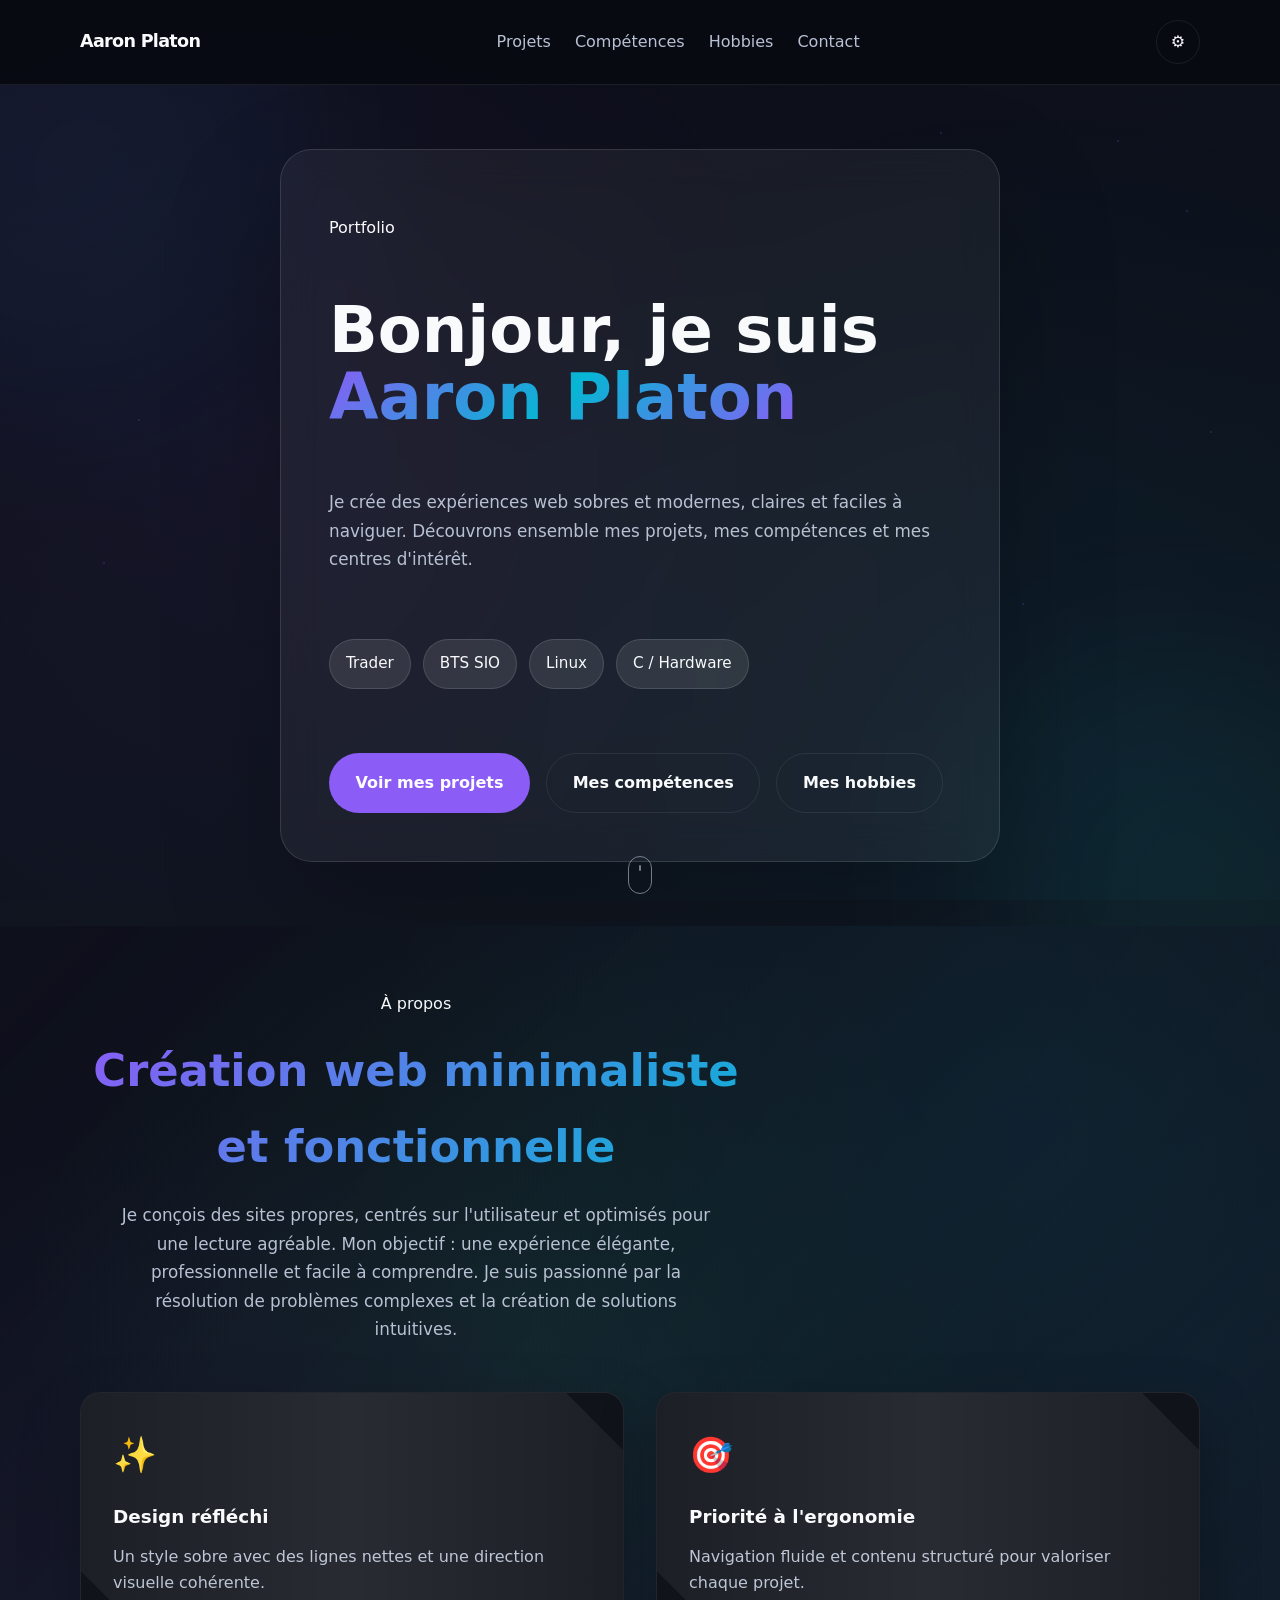
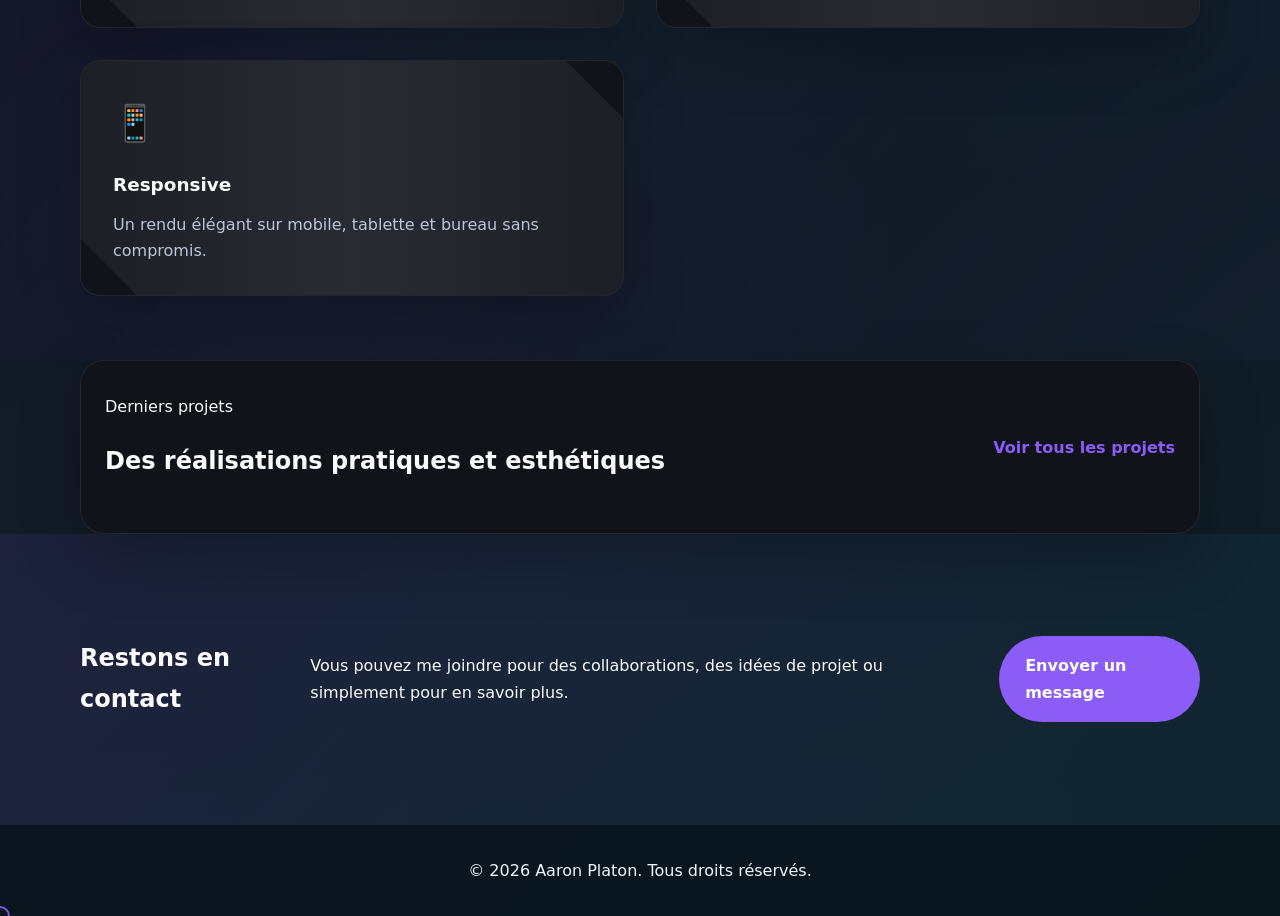
==== index.html @ f94150de "Initial commit — portfolio Aaron Platon" ====
<!DOCTYPE html>
<html lang="fr">
  <head>
    <meta charset="UTF-8" />
    <meta name="viewport" content="width=device-width, initial-scale=1.0" />
    <title>Aaron Platon - Portfolio</title>
    <link rel="stylesheet" href="styles.css" />
    <script src="script.js" defer></script>
  </head>
  <body data-theme="dark">
    <header class="site-header">
      <div class="container header-inner">
        <a class="brand" href="index.html">Aaron Platon</a>
        <nav class="nav-menu">
          <a href="projects.html">Projets</a>
          <a href="skills.html">Compétences</a>
          <a href="hobbies.html">Hobbies</a>
          <a href="#contact">Contact</a>
        </nav>
        <div class="settings-menu">
          <button class="settings-button" type="button" aria-label="Ouvrir paramètres">
            ⚙️
          </button>
          <div class="settings-panel" aria-hidden="true">
            <div class="settings-header">
              <span>Paramètres</span>
              <button class="settings-close" type="button" aria-label="Fermer paramètres">×</button>
            </div>
            <div class="settings-item">
              <p>Thème</p>
              <button class="theme-toggle" type="button" aria-label="Basculer thème">
                <span class="theme-icon">🌙</span>
                <span class="theme-label">Mode sombre</span>
              </button>
            </div>
          </div>
        </div>
      </div>
    </header>

    <main>
      <section class="hero">
        <div class="hero-bg">
          <div class="hero-blob blob-1"></div>
          <div class="hero-blob blob-2"></div>
          <div class="hero-blob blob-3"></div>
          <div class="particles"></div>
        </div>
        <div class="container hero-content">
          <p class="eyebrow">Portfolio</p>
          <h1 class="hero-title">
            Bonjour, je suis <span class="gradient-text">Aaron Platon</span>
          </h1>
          <p class="hero-subtitle">
            Je crée des expériences web sobres et modernes, claires et faciles à naviguer.
            Découvrons ensemble mes projets, mes compétences et mes centres d'intérêt.
          </p>
          <div class="hero-badges">
            <span class="hero-badge">Trader</span>
            <span class="hero-badge">BTS SIO</span>
            <span class="hero-badge">Linux</span>
            <span class="hero-badge">C / Hardware</span>
          </div>
          <div class="hero-actions">
            <a class="btn btn-primary" href="projects.html">Voir mes projets</a>
            <a class="btn btn-secondary" href="skills.html">Mes compétences</a>
            <a class="btn btn-secondary" href="hobbies.html">Mes hobbies</a>
          </div>
        </div>
        <div class="scroll-indicator">
          <div class="mouse"></div>
        </div>
      </section>

      <section class="about">
        <div class="container">
          <div class="section-header">
            <span>À propos</span>
            <h2>Création web minimaliste et fonctionnelle</h2>

            <p>Je conçois des sites propres, centrés sur l'utilisateur et optimisés pour une lecture agréable. Mon objectif : une expérience élégante, professionnelle et facile à comprendre. Je suis passionné par la résolution de problèmes complexes et la création de solutions intuitives.</p>
          </div>
          <div class="about-grid">
            <article class="about-card">
              <div class="about-icon">✨</div>
              <h3>Design réfléchi</h3>
              <p>Un style sobre avec des lignes nettes et une direction visuelle cohérente.</p>
            </article>
            <article class="about-card">
              <div class="about-icon">🎯</div>
              <h3>Priorité à l'ergonomie</h3>
              <p>Navigation fluide et contenu structuré pour valoriser chaque projet.</p>
            </article>
            <article class="about-card">
              <div class="about-icon">📱</div>
              <h3>Responsive</h3>
              <p>Un rendu élégant sur mobile, tablette et bureau sans compromis.</p>
            </article>
          </div>
          <!-- Ajout d'une image ici si vous le souhaitez -->
          <!-- <img src="votre-image.jpg" alt="Photo de Aaron Platon" class="about-image"> -->
        </div>
      </section>

      <section class="featured">
        <div class="container featured-inner">
          <div>
            <span>Derniers projets</span>
            <h2>Des réalisations pratiques et esthétiques</h2>
          </div>
          <a class="text-link" href="projects.html">Voir tous les projets</a>
        </div>
      </section>

      <section class="contact" id="contact">
        <div class="container contact-inner">
          <h2>Restons en contact</h2>
          <p>
            Vous pouvez me joindre pour des collaborations, des idées de projet ou simplement pour en savoir plus.
          </p>
          <a class="btn btn-primary" href="mailto:pltn.aaronpro@free.fr">Envoyer un message</a>
        </div>
      </section>
    </main>

    <footer class="site-footer">
      <div class="container footer-inner">
        <p>&copy; 2026 Aaron Platon. Tous droits réservés.</p>
      </div>
    </footer>
  </body>
</html>
---- styles.css ----
:root {
  --bg: #090b10;
  --surface: #10131a;
  --text: #f8fafc;
  --muted: #b8c1d3;
  --primary: #f8fafc;
  --accent: #8b5cf6;
  --border: rgba(255, 255, 255, 0.08);
  --shadow: 0 24px 60px rgba(0, 0, 0, 0.25);
  --header-bg: rgba(8, 11, 18, 0.9);
  --footer-bg: rgba(10, 14, 22, 0.95);
  --gradient: linear-gradient(180deg, #090b10 0%, #111820 100%);
}

[data-theme="light"] {
  --bg: #f7f7f6;
  --surface: #ffffff;
  --text: #111111;
  --muted: #5f6368;
  --primary: #1f2937;
  --accent: #4f46e5;
  --border: #e5e7eb;
  --shadow: 0 18px 50px rgba(15, 23, 42, 0.08);
  --header-bg: rgba(255, 255, 255, 0.82);
  --footer-bg: rgba(255, 255, 255, 0.85);
  --gradient: linear-gradient(180deg, #fbfbfb 0%, #f3f4f6 100%);
}

* {
  box-sizing: border-box;
  cursor: none;
}

html {
  scroll-behavior: smooth;
}

/* Custom Cursor */
.cursor {
  position: fixed;
  width: 20px;
  height: 20px;
  border: 2px solid var(--accent);
  border-radius: 50%;
  pointer-events: none;
  z-index: 9999;
  mix-blend-mode: screen;
  transition: transform 0.1s ease-out;
  opacity: 0.8;
}

.cursor.active {
  transform: scale(1.5);
  background: var(--accent);
  opacity: 0.4;
}

a, button {
  cursor: none;
}

body {
  margin: 0;
  font-family: Inter, system-ui, -apple-system, BlinkMacSystemFont, "Segoe UI", sans-serif;
  color: var(--text);
  background: var(--gradient);
  line-height: 1.7;
  position: relative;
}

body::before {
  content: '';
  position: fixed;
  top: 0;
  left: 0;
  width: 100%;
  height: 100%;
  background: 
    radial-gradient(circle at 20% 50%, rgba(139, 92, 246, 0.05) 0%, transparent 50%),
    radial-gradient(circle at 80% 80%, rgba(6, 182, 212, 0.05) 0%, transparent 50%);
  pointer-events: none;
  z-index: -1;
}

.cursor {
  position: fixed;
  width: 20px;
  height: 20px;
  border: 2px solid var(--accent);
  border-radius: 50%;
  pointer-events: none;
  z-index: 9999;
  mix-blend-mode: screen;
  transition: transform 0.1s ease-out, background 0.2s ease-out, opacity 0.2s ease-out;
  opacity: 0.85;
  transform: translate(-50%, -50%);
}

.cursor.active {
  transform: translate(-50%, -50%) scale(1.4);
  background: rgba(139, 92, 246, 0.18);
}

a, button {
  cursor: none;
}

img {
  max-width: 100%;
  display: block;
}

a {
  color: inherit;
  text-decoration: none;
}

button,
input,
select,
textarea {
  font: inherit;
}

.container {
  width: min(1120px, calc(100% - 2rem));
  margin: 0 auto;
}

.site-header {
  position: sticky;
  top: 0;
  z-index: 10;
  backdrop-filter: blur(14px);
  background: var(--header-bg);
  border-bottom: 1px solid var(--border);
  transition: transform 0.3s cubic-bezier(0.4, 0, 0.2, 1);
}

.site-header.hidden {
  transform: translateY(-100%);
}

.header-inner,
.footer-inner,
.hero-content,
.featured-inner,
.cta-inner,
.contact-inner {
  display: flex;
  align-items: center;
  justify-content: space-between;
  gap: 1.5rem;
  padding: 1.25rem 0;
}

.theme-toggle {
  border: 1px solid var(--border);
  background: transparent;
  color: var(--text);
  width: 44px;
  height: 44px;
  border-radius: 50%;
  display: inline-flex;
  align-items: center;
  justify-content: center;
  cursor: pointer;
  transition: transform 0.2s ease, background-color 0.2s ease, border-color 0.2s ease;
}

.theme-toggle:hover {
  transform: translateY(-1px);
  background: rgba(255, 255, 255, 0.08);
}

.theme-icon {
  display: inline-flex;
  align-items: center;
  justify-content: center;
  font-size: 1rem;
  margin-right: 0.6rem;
}

.theme-label {
  font-weight: 600;
}

.settings-menu {
  position: relative;
}

.settings-button {
  border: 1px solid var(--border);
  background: transparent;
  color: var(--text);
  width: 44px;
  height: 44px;
  border-radius: 50%;
  display: inline-flex;
  align-items: center;
  justify-content: center;
  cursor: pointer;
  transition: transform 0.2s ease, background-color 0.2s ease;
}

.settings-button:hover {
  transform: translateY(-1px);
  background: rgba(255, 255, 255, 0.08);
}

.settings-panel {
  position: absolute;
  right: 0;
  top: 56px;
  width: 240px;
  padding: 1rem;
  background: var(--surface);
  border: 1px solid var(--border);
  border-radius: 18px;
  box-shadow: var(--shadow);
  opacity: 0;
  visibility: hidden;
  transform: translateY(-10px);
  transition: opacity 0.2s ease, transform 0.2s ease, visibility 0.2s ease;
  z-index: 20;
}

.settings-panel.open {
  opacity: 1;
  visibility: visible;
  transform: translateY(0);
}

.settings-header {
  display: flex;
  align-items: center;
  justify-content: space-between;
  gap: 0.75rem;
  margin-bottom: 1rem;
  color: var(--text);
}

.settings-header span {
  font-weight: 700;
}

.settings-close {
  border: none;
  background: transparent;
  color: var(--muted);
  font-size: 1.2rem;
  cursor: pointer;
}

.settings-item {
  display: grid;
  gap: 0.75rem;
}

.settings-item p {
  margin: 0;
  color: var(--muted);
}

.settings-panel .theme-toggle {
  width: 100%;
  justify-content: flex-start;
}

@media (max-width: 720px) {
  .settings-panel {
    top: 60px;
    right: 1rem;
    width: calc(100vw - 2rem);
  }
}

.brand {
  font-weight: 700;
  letter-spacing: -0.04em;
  font-size: 1.1rem;
}

.nav-menu {
  display: flex;
  gap: 1.5rem;
  flex-wrap: wrap;
  align-items: center;
}

.nav-menu a {
  color: var(--muted);
  transition: color 0.2s ease;
}

.nav-menu a:hover {
  color: var(--primary);
}

.hero {
  min-height: calc(100vh - 88px);
  display: grid;
  place-items: center;
  padding: 4rem 0;
  position: relative;
  overflow: hidden;
}

.hero-bg {
  position: absolute;
  top: 0;
  left: 0;
  width: 100%;
  height: 100%;
  z-index: 0;
  overflow: hidden;
}

.hero-blob {
  position: absolute;
  border-radius: 50%;
  opacity: 0.08;
  filter: blur(100px);
  animation: float 15s ease-in-out infinite;
}

.blob-1 {
  width: 500px;
  height: 500px;
  background: linear-gradient(135deg, var(--accent), #06b6d4);
  top: -200px;
  left: -200px;
  animation-delay: 0s;
}

.blob-2 {
  width: 400px;
  height: 400px;
  background: linear-gradient(135deg, #06b6d4, #34d399);
  bottom: -150px;
  right: -100px;
  animation-delay: -5s;
  animation-direction: reverse;
}

.blob-3 {
  width: 350px;
  height: 350px;
  background: linear-gradient(135deg, #8b5cf6, #06b6d4);
  top: 50%;
  right: -150px;
  animation-delay: -2.5s;
  display: none;
}

@keyframes float {
  0%, 100% { transform: translate(0, 0) scale(1); }
  33% { transform: translate(30px, -30px) scale(1.1); }
  66% { transform: translate(-20px, 20px) scale(0.9); }
}

.particles {
  position: absolute;
  width: 100%;
  height: 100%;
}

.particle {
  position: absolute;
  width: 2px;
  height: 2px;
  background: var(--accent);
  border-radius: 50%;
  opacity: 0.25;
  animation: particle-float 20s linear infinite;
}

@keyframes particle-float {
  0% {
    transform: translate(0, 0) rotate(0deg);
    opacity: 0;
  }
  10% {
    opacity: 0.5;
  }
  90% {
    opacity: 0.5;
  }
  100% {
    transform: translate(var(--tx), var(--ty)) rotate(360deg);
    opacity: 0;
  }
}

.hero-content {
  max-width: 720px;
  flex-direction: column;
  text-align: left;
  position: relative;
  z-index: 1;
  background: rgba(255, 255, 255, 0.05);
  border: 1px solid rgba(255, 255, 255, 0.12);
  border-radius: 32px;
  padding: 3rem;
  box-shadow: 0 50px 120px rgba(0, 0, 0, 0.22);
  backdrop-filter: blur(20px);
}

.hero-title {
  font-size: clamp(2.8rem, 5vw, 4.4rem);
  line-height: 1.05;
  margin: 1rem 0;
  animation: fadeInUp 0.6s ease-out;
}

.gradient-text {
  background: linear-gradient(135deg, var(--accent), #06b6d4, #8b5cf6);
  -webkit-background-clip: text;
  -webkit-text-fill-color: transparent;
  background-clip: text;
  animation: none;
}

.hero-subtitle {
  max-width: 46rem;
  color: var(--muted);
  font-size: 1.05rem;
  animation: fadeInUp 0.6s ease-out 0.1s both;
}

.hero-actions {
  display: flex;
  gap: 1rem;
  flex-wrap: wrap;
  margin-top: 2.5rem;
  animation: fadeInUp 0.6s ease-out 0.2s both;
}

.hero-badges {
  display: flex;
  flex-wrap: wrap;
  gap: 0.75rem;
  margin-top: 1.5rem;
}

.hero-badge {
  display: inline-flex;
  align-items: center;
  padding: 0.7rem 1rem;
  border-radius: 999px;
  background: rgba(255, 255, 255, 0.1);
  color: var(--text);
  border: 1px solid rgba(255, 255, 255, 0.12);
  font-size: 0.95rem;
  transition: transform 0.2s ease, background 0.2s ease;
}

.hero-badge:hover {
  transform: translateY(-2px);
  background: rgba(255, 255, 255, 0.16);
}

.btn {
  display: inline-flex;
  align-items: center;
  justify-content: center;
  padding: 0.95rem 1.6rem;
  border-radius: 999px;
  font-weight: 600;
  transition: all 0.2s ease;
  position: relative;
  overflow: hidden;
  border: 1px solid transparent;
}

.btn-primary {
  background: var(--accent);
  color: #fff;
}

.btn-primary:hover {
  transform: translateY(-1px);
  opacity: 0.95;
}

.btn-secondary {
  background: transparent;
  color: var(--text);
  border: 1px solid var(--border);
}

.btn-secondary:hover {
  transform: translateY(-1px);
  background: rgba(139, 92, 246, 0.08);
  border-color: var(--accent);
}

@keyframes fadeInUp {
  from {
    opacity: 0;
    transform: translateY(30px);
  }
  to {
    opacity: 1;
    transform: translateY(0);
  }
}

/* Scroll indicator */
.scroll-indicator {
  position: absolute;
  bottom: 2rem;
  left: 50%;
  transform: translateX(-50%);
  z-index: 2;
  opacity: 0.6;
}

.mouse {
  width: 24px;
  height: 38px;
  border: 1.5px solid var(--muted);
  border-radius: 12px;
  position: relative;
  margin: 0 auto;
  animation: mouseScroll 1.5s infinite;
}

.mouse::after {
  content: '';
  position: absolute;
  width: 2px;
  height: 6px;
  background: var(--muted);
  border-radius: 1px;
  top: 8px;
  left: 50%;
  transform: translateX(-50%);
  animation: scrollWheel 1.5s infinite;
}

@keyframes mouseScroll {
  0%, 100% { opacity: 1; }
  50% { opacity: 0.3; }
}

@keyframes scrollWheel {
  0% { opacity: 1; transform: translateX(-50%) translateY(0); }
  100% { opacity: 0; transform: translateX(-50%) translateY(12px); }
}

/* Hero section cleaner */
.hero-bg {
  position: absolute;
  top: 0;
  left: 0;
  width: 100%;
  height: 100%;
  z-index: 0;
  overflow: hidden;
  filter: brightness(1);
}

.contact {
  padding: 4rem 0;
  position: relative;
  overflow: hidden;
}

.contact::before {
  content: '';
  position: absolute;
  top: 0;
  left: 0;
  width: 100%;
  height: 100%;
  background: linear-gradient(135deg, rgba(139, 92, 246, 0.1) 0%, rgba(6, 182, 212, 0.05) 100%);
  animation: gradientShift 8s ease infinite;
  pointer-events: none;
}

.contact-inner {
  position: relative;
  z-index: 1;
  transition: all 0.3s ease;
}

.contact-inner:hover {
  transform: scale(1.01);
}

.section-header {
  max-width: 42rem;
}

.cards-grid {
  display: grid;
  gap: 1.5rem;
  margin-top: 2rem;
}

.card,
.project-card,
.hobby-card {
  padding: 1.75rem;
  background: var(--surface);
  border: 1px solid var(--border);
  border-radius: 24px;
  box-shadow: var(--shadow);
}

.project-card {
  min-height: 220px;
}

.project-card h3,
.hobby-card h3,
.card h3 {
  margin-top: 0;
}

.project-tag {
  display: inline-flex;
  margin-top: 1.5rem;
  color: var(--accent);
  font-weight: 700;
}

.cta-section {
  padding: 4rem 0;
  position: relative;
  overflow: hidden;
}

.cta-section::before {
  content: '';
  position: absolute;
  top: 0;
  left: 0;
  width: 100%;
  height: 100%;
  background: linear-gradient(135deg, rgba(6, 182, 212, 0.1) 0%, rgba(139, 92, 246, 0.05) 100%);
  animation: gradientShift 8s ease infinite reverse;
  pointer-events: none;
}

.cta-inner {
  position: relative;
  z-index: 1;
  transition: all 0.3s ease;
  padding: 2rem 1.5rem;
  background: var(--surface);
  border: 1px solid var(--border);
  border-radius: 24px;
  box-shadow: var(--shadow);
}

.cta-inner:hover {
  transform: translateY(-8px);
  box-shadow: 0 32px 80px rgba(6, 182, 212, 0.2);
  border-color: var(--accent);
}

.about,
.projects,
.hobbies {
  padding: 4rem 0;
}

.featured::before {
  content: '';
  position: absolute;
  top: 0;
  left: 0;
  right: 0;
  bottom: 0;
  background: linear-gradient(135deg, rgba(139, 92, 246, 0.05) 0%, rgba(6, 182, 212, 0.05) 100%);
  pointer-events: none;
}

.featured-inner {
  padding: 2rem 1.5rem;
  background: var(--surface);
  border: 1px solid var(--border);
  border-radius: 24px;
  box-shadow: var(--shadow);
  position: relative;
  z-index: 1;
  transition: all 0.3s cubic-bezier(0.4, 0, 0.2, 1);
}

.featured-inner:hover {
  transform: translateY(-8px);
  box-shadow: 0 32px 80px rgba(139, 92, 246, 0.2);
  border-color: var(--accent);
}

.text-link {
  color: var(--accent);
  font-weight: 700;
}

.site-footer {
  border-top: 1px solid var(--border);
  background: var(--footer-bg);
}

.footer-inner {
  padding: 1rem 0;
  justify-content: center;
}

@media (min-width: 768px) {
  .hero-content,
  .about .cards-grid,
  .projects .cards-grid,
  .hobbies .cards-grid {
    display: grid;
  }

  .about .cards-grid,
  .projects .cards-grid,
  .hobbies .cards-grid {
    grid-template-columns: repeat(3, minmax(0, 1fr));
  }
}

@media (max-width: 720px) {
  .header-inner,
  .footer-inner,
  .featured-inner,
  .cta-inner,
  .contact-inner {
    flex-direction: column;
    align-items: flex-start;
  }

  .nav-menu {
    justify-content: flex-start;
  }
}

/* Styles avancés pour la page compétences */
.skills-summary {
  padding: 4rem 0;
  background: linear-gradient(135deg, var(--bg) 0%, rgba(139, 92, 246, 0.05) 100%);
  position: relative;
  overflow: hidden;
}

.skills-summary::before {
  content: '';
  position: absolute;
  top: 0;
  left: 0;
  right: 0;
  bottom: 0;
  background-image:
    radial-gradient(circle at 20% 80%, rgba(139, 92, 246, 0.1) 0%, transparent 50%),
    radial-gradient(circle at 80% 20%, rgba(6, 182, 212, 0.1) 0%, transparent 50%),
    radial-gradient(circle at 40% 40%, rgba(34, 197, 94, 0.1) 0%, transparent 50%);
  animation: float 20s ease-in-out infinite;
}

@keyframes float {
  0%, 100% { transform: translateY(0px) rotate(0deg); }
  33% { transform: translateY(-20px) rotate(120deg); }
  66% { transform: translateY(10px) rotate(240deg); }
}

.skills-hero {
  text-align: center;
  margin-bottom: 3rem;
}

.skills-hero h2 {
  font-size: clamp(2rem, 4vw, 3rem);
  font-weight: 800;
  background: linear-gradient(135deg, var(--accent), #06b6d4, #8b5cf6);
  -webkit-background-clip: text;
  -webkit-text-fill-color: transparent;
  background-clip: text;
  margin: 0 0 1rem 0;
}

.skills-hero p {
  font-size: 1.1rem;
  color: var(--muted);
  max-width: 600px;
  margin: 0 auto;
}

.skills-grid {
  display: grid;
  gap: 2rem;
  grid-template-columns: repeat(auto-fit, minmax(400px, 1fr));
}

.skill-card {
  background: var(--surface);
  border: 1px solid var(--border);
  border-radius: 20px;
  padding: 2rem;
  box-shadow: var(--shadow);
  transition: all 0.3s cubic-bezier(0.4, 0, 0.2, 1);
  position: relative;
  overflow: hidden;
  cursor: pointer;
}

.skill-card::before {
  content: '';
  position: absolute;
  top: 0;
  left: 0;
  right: 0;
  height: 4px;
  background: linear-gradient(90deg, var(--accent), #06b6d4, #8b5cf6);
  transform: scaleX(0);
  transform-origin: left;
  transition: transform 0.3s ease;
}

.skill-card:hover::before {
  transform: scaleX(1);
}

.skill-card:hover {
  transform: translateY(-8px);
  box-shadow: 0 32px 80px rgba(0, 0, 0, 0.3);
  border-color: var(--accent);
}

.skill-card-c:hover {
  box-shadow: 0 32px 80px rgba(139, 92, 246, 0.2);
}

.skill-card-web:hover {
  box-shadow: 0 32px 80px rgba(6, 182, 212, 0.2);
}

.skill-card-linux:hover {
  box-shadow: 0 32px 80px rgba(34, 197, 94, 0.2);
}

.skill-card-hardware:hover {
  box-shadow: 0 32px 80px rgba(245, 158, 11, 0.2);
}

.skill-card-windows:hover {
  box-shadow: 0 32px 80px rgba(59, 130, 246, 0.2);
}

.skill-card-admin:hover {
  box-shadow: 0 32px 80px rgba(168, 85, 247, 0.2);
}

.skill-icon {
  font-size: 2.5rem;
  margin-bottom: 1rem;
  display: inline-block;
  transition: transform 0.3s ease;
}

.skill-card:hover .skill-icon {
  transform: scale(1.1) rotate(5deg);
}

.skill-content h3 {
  margin: 0 0 1rem 0;
  font-size: 1.25rem;
  font-weight: 700;
  color: var(--text);
}

.skill-content p {
  margin: 0 0 1.5rem 0;
  color: var(--muted);
  line-height: 1.6;
}

.skill-level {
  width: 100%;
  height: 6px;
  background: rgba(255, 255, 255, 0.1);
  border-radius: 3px;
  overflow: hidden;
  position: relative;
}

.level-bar {
  display: block;
  height: 100%;
  background: linear-gradient(90deg, var(--accent), #06b6d4);
  border-radius: 3px;
  width: var(--level, 0%);
  transition: width 1.5s cubic-bezier(0.4, 0, 0.2, 1);
  position: relative;
}

.level-bar::after {
  content: '';
  position: absolute;
  top: 0;
  left: 0;
  right: 0;
  bottom: 0;
  background: linear-gradient(90deg, transparent, rgba(255, 255, 255, 0.3), transparent);
  animation: shimmer 2s infinite;
}

@keyframes shimmer {
  0% { transform: translateX(-100%); }
  100% { transform: translateX(100%); }
}

.skill-card:hover .level-bar {
  animation: pulse 0.6s ease;
}

@keyframes pulse {
  0% { transform: scaleY(1); }
  50% { transform: scaleY(1.2); }
  100% { transform: scaleY(1); }
}

/* Animations d'entrée */
.skill-card {
  animation: fadeInUp 0.6s ease-out forwards;
  opacity: 0;
  transform: translateY(30px);
}

.skill-card:nth-child(1) { animation-delay: 0.1s; }
.skill-card:nth-child(2) { animation-delay: 0.2s; }
.skill-card:nth-child(3) { animation-delay: 0.3s; }
.skill-card:nth-child(4) { animation-delay: 0.4s; }
.skill-card:nth-child(5) { animation-delay: 0.5s; }
.skill-card:nth-child(6) { animation-delay: 0.6s; }

@keyframes fadeInUp {
  to {
    opacity: 1;
    transform: translateY(0);
  }
}

@media (max-width: 768px) {
  .skills-grid {
    grid-template-columns: 1fr;
    gap: 1.5rem;
  }

  .skill-card {
    padding: 1.5rem;
  }

  .skill-icon {
    font-size: 2rem;
  }
}

/* Styles uniformes pour les cartes dans toutes les pages */
.about-grid,
.projects-grid,
.hobbies-grid {
  display: grid;
  gap: 2rem;
  grid-template-columns: repeat(auto-fit, minmax(380px, 1fr));
  margin-top: 3rem;
}

/* Cartes pour la section About */
.about-card {
  background: var(--surface);
  border: 1px solid var(--border);
  border-radius: 20px;
  padding: 2rem;
  box-shadow: var(--shadow);
  transition: all 0.3s cubic-bezier(0.4, 0, 0.2, 1);
  position: relative;
  overflow: hidden;
  cursor: none;
}

.about-card::before {
  content: '';
  position: absolute;
  top: -50%;
  left: -50%;
  width: 200%;
  height: 200%;
  background: linear-gradient(45deg, transparent, rgba(255, 255, 255, 0.1), transparent);
  transform: rotate(45deg);
  animation: shine 3s infinite;
}

@keyframes shine {
  0% { transform: translateX(-100%) translateY(-100%) rotate(45deg); }
  100% { transform: translateX(100%) translateY(100%) rotate(45deg); }
}

.about-card::after {
  content: '';
  position: absolute;
  top: 0;
  left: 0;
  right: 0;
  bottom: 0;
  background: linear-gradient(135deg, rgba(139, 92, 246, 0.1), rgba(6, 182, 212, 0.1));
  opacity: 0;
  border-radius: 20px;
  transition: opacity 0.3s ease;
  pointer-events: none;
}

.about-card:hover::after {
  opacity: 1;
}

.about-card:hover {
  transform: translateY(-8px);
  border-color: var(--accent);
  box-shadow: 0 32px 80px rgba(139, 92, 246, 0.2), 0 0 40px rgba(139, 92, 246, 0.1);
}

.about-icon {
  font-size: 2.2rem;
  margin-bottom: 1rem;
  display: inline-block;
  transition: transform 0.3s ease;
}

.about-card:hover .about-icon {
  transform: scale(1.15) rotate(-10deg);
}

.about-card h3 {
  margin: 0 0 0.75rem 0;
  font-size: 1.15rem;
  font-weight: 700;
}

.about-card p {
  margin: 0;
  color: var(--muted);
  line-height: 1.6;
}

/* Cartes pour la section Projets */
.projects-grid {
  display: grid;
  gap: 2rem;
  grid-template-columns: repeat(auto-fit, minmax(380px, 1fr));
  margin-top: 3rem;
}

.project-card {
  background: var(--surface);
  border: 1px solid var(--border);
  border-radius: 20px;
  padding: 2rem;
  box-shadow: var(--shadow);
  transition: all 0.3s cubic-bezier(0.4, 0, 0.2, 1);
  position: relative;
  overflow: hidden;
  cursor: none;
  display: flex;
  flex-direction: column;
}

.project-card::before {
  content: '';
  position: absolute;
  top: -50%;
  left: -50%;
  width: 200%;
  height: 200%;
  background: linear-gradient(45deg, transparent, rgba(255, 255, 255, 0.1), transparent);
  transform: rotate(45deg);
  animation: shine 3s infinite;
  animation-delay: 0.5s;
}

.project-card::after {
  content: '';
  position: absolute;
  top: 0;
  left: 0;
  right: 0;
  bottom: 0;
  background: linear-gradient(135deg, rgba(6, 182, 212, 0.1), rgba(139, 92, 246, 0.1));
  opacity: 0;
  border-radius: 20px;
  transition: opacity 0.3s ease;
  pointer-events: none;
}

.project-card:hover::after {
  opacity: 1;
}

.project-card:hover {
  transform: translateY(-8px);
  border-color: var(--accent);
  box-shadow: 0 32px 80px rgba(6, 182, 212, 0.2), 0 0 40px rgba(6, 182, 212, 0.1);
}

.project-icon {
  font-size: 2.2rem;
  margin-bottom: 1rem;
  transition: transform 0.3s ease;
}

.project-card:hover .project-icon {
  transform: scale(1.15) rotate(10deg);
}

.project-content h3 {
  margin: 0 0 0.75rem 0;
  font-size: 1.15rem;
  font-weight: 700;
}

.project-content p {
  margin: 0 0 1rem 0;
  color: var(--muted);
  line-height: 1.6;
  flex-grow: 1;
}

/* Cartes pour la section Hobbies */
.hobbies-grid {
  display: grid;
  gap: 2rem;
  grid-template-columns: repeat(auto-fit, minmax(380px, 1fr));
  margin-top: 3rem;
}

.hobby-card {
  background: var(--surface);
  border: 1px solid var(--border);
  border-radius: 20px;
  padding: 2rem;
  box-shadow: var(--shadow);
  transition: all 0.3s cubic-bezier(0.4, 0, 0.2, 1);
  position: relative;
  overflow: hidden;
  cursor: none;
}

.hobby-card::before {
  content: '';
  position: absolute;
  top: -60%;
  left: -60%;
  width: 220%;
  height: 220%;
  background: linear-gradient(45deg, transparent, rgba(255, 255, 255, 0.08), transparent);
  transform: rotate(45deg);
  animation: shine 3.2s infinite;
}

.hobby-card::after {
  content: '';
  position: absolute;
  top: 0;
  left: 0;
  right: 0;
  bottom: 0;
  background: linear-gradient(135deg, rgba(168, 85, 247, 0.1), rgba(6, 182, 212, 0.1));
  opacity: 0;
  border-radius: 20px;
  transition: opacity 0.3s ease;
  pointer-events: none;
}

.hobby-card:hover::after {
  opacity: 1;
}

.hobby-card:hover {
  transform: translateY(-8px);
  border-color: var(--accent);
  box-shadow: 0 32px 80px rgba(168, 85, 247, 0.2), 0 0 40px rgba(168, 85, 247, 0.1);
}


.hobby-icon {
  font-size: 2.2rem;
  margin-bottom: 1rem;
  display: inline-block;
  transition: transform 0.3s ease;
}

.hobby-card:hover .hobby-icon {
  transform: scale(1.15) rotate(-10deg);
}

.hobby-content h3 {
  margin: 0 0 0.75rem 0;
  font-size: 1.15rem;
  font-weight: 700;
}

.hobby-content p {
  margin: 0;
  color: var(--muted);
  line-height: 1.6;
}

/* Animations d'entrée uniformes */
.about-card,
.project-card,
.hobby-card {
  animation: fadeInUp 0.6s ease-out forwards;
  opacity: 0;
  transform: translateY(30px);
}

.about-card:nth-child(1),
.project-card:nth-child(1),
.hobby-card:nth-child(1) { animation-delay: 0.1s; }
.about-card:nth-child(2),
.project-card:nth-child(2),
.hobby-card:nth-child(2) { animation-delay: 0.2s; }
.about-card:nth-child(3),
.project-card:nth-child(3),
.hobby-card:nth-child(3) { animation-delay: 0.3s; }

/* Section backgrounds améliorées */
.about,
.projects,
.hobbies {
  background: linear-gradient(135deg, var(--bg) 0%, rgba(139, 92, 246, 0.03) 100%);
  position: relative;
}

.about::before,
.projects::before,
.hobbies::before {
  content: '';
  position: absolute;
  top: 0;
  left: 0;
  right: 0;
  bottom: 0;
  background-image:
    radial-gradient(circle at 20% 80%, rgba(139, 92, 246, 0.08) 0%, transparent 50%),
    radial-gradient(circle at 80% 20%, rgba(6, 182, 212, 0.08) 0%, transparent 50%),
    radial-gradient(circle at 40% 40%, rgba(34, 197, 94, 0.08) 0%, transparent 50%);
  pointer-events: none;
}

.about > .container,
.projects > .container,
.hobbies > .container {
  position: relative;
  z-index: 1;
}

/* Amélioration du section-header global */
.section-header {
  text-align: center;
  margin-bottom: 1rem;
}

.section-header span {
  display: inline-block;
  margin-bottom: 1rem;
}

.section-header h2 {
  font-size: clamp(2rem, 4vw, 2.8rem);
  font-weight: 800;
  background: linear-gradient(135deg, var(--accent), #06b6d4);
  -webkit-background-clip: text;
  -webkit-text-fill-color: transparent;
  background-clip: text;
  margin: 0 0 1rem 0;
}

.section-header p {
  color: var(--muted);
  font-size: 1.05rem;
  max-width: 600px;
  margin: 0 auto;
}

/* Media queries améliorées */
@media (max-width: 768px) {
  .about-grid,
  .projects-grid,
  .hobbies-grid {
    grid-template-columns: 1fr;
    gap: 1.5rem;
  }

  .about-card,
  .project-card,
  .hobby-card {
    padding: 1.5rem;
  }

  .about-icon,
  .project-icon,
  .hobby-icon {
    font-size: 1.8rem;
  }
}
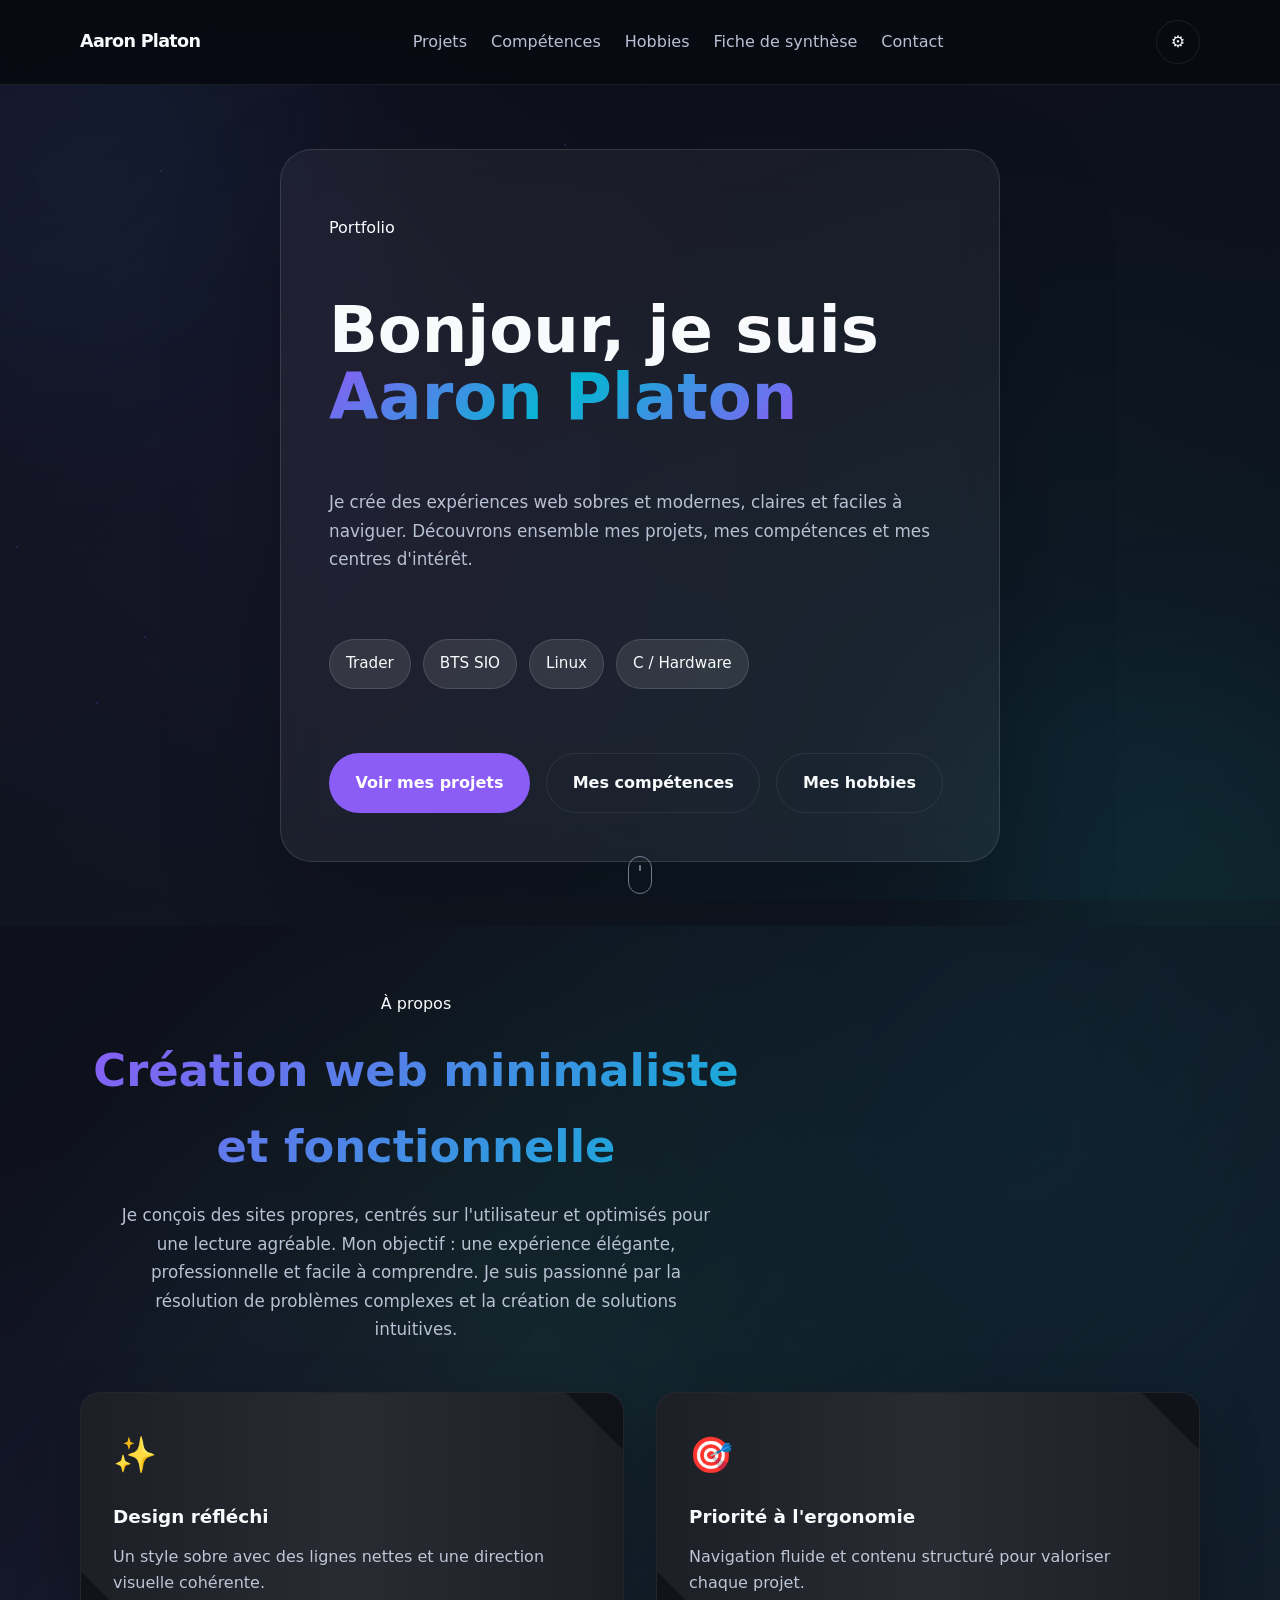
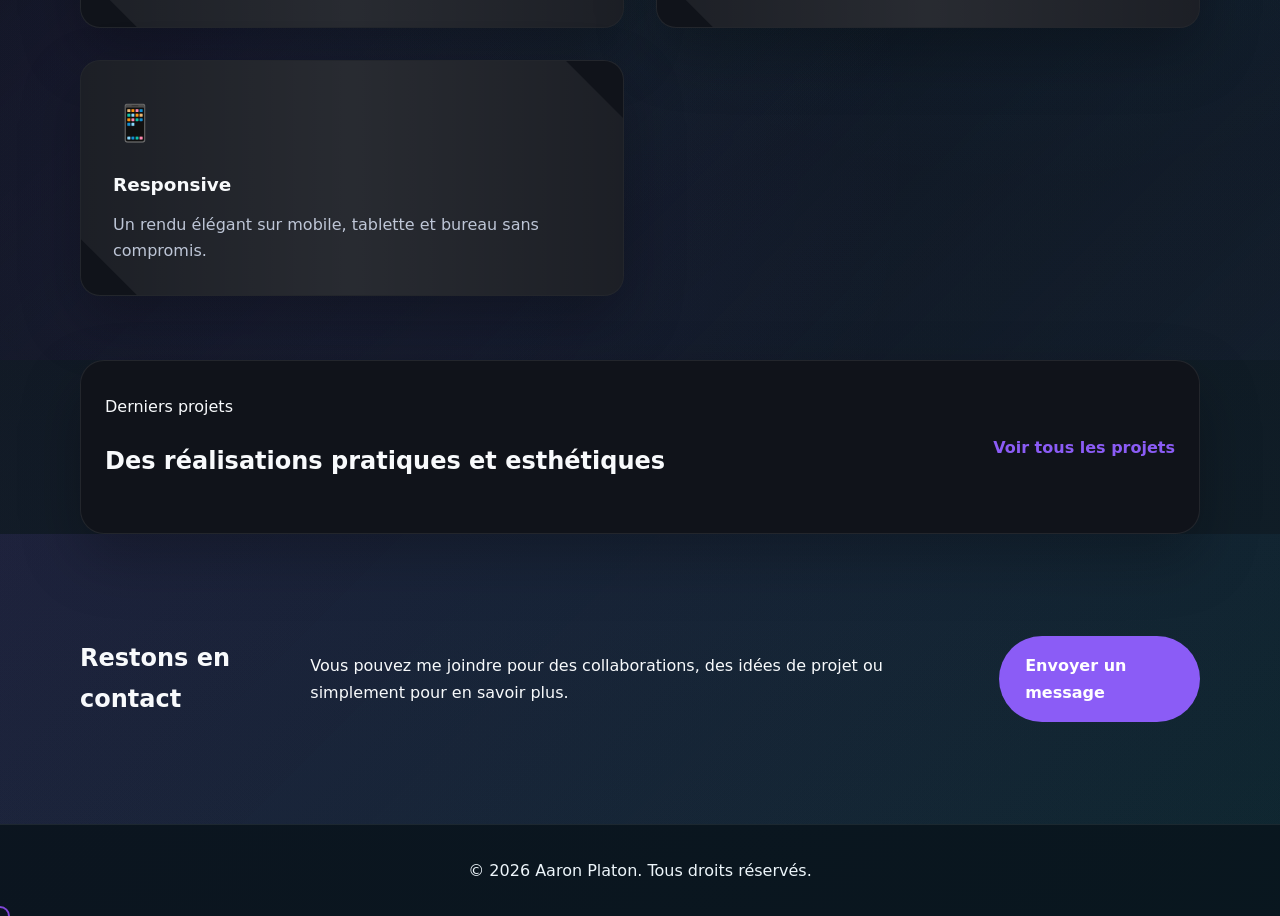
==== commit b9413f57: "Ajoute la fiche de synthèse BTS SIO et retire les boutons 'Voir le projet' - Nouvelle page fiche-syn" ====
--- a/index.html
+++ b/index.html
@@ -15,6 +15,7 @@
           <a href="projects.html">Projets</a>
           <a href="skills.html">Compétences</a>
           <a href="hobbies.html">Hobbies</a>
+          <a href="fiche-synthese.html">Fiche de synthèse</a>
           <a href="#contact">Contact</a>
         </nav>
         <div class="settings-menu">
--- a/styles.css
+++ b/styles.css
@@ -90,15 +90,22 @@
   border-radius: 50%;
   pointer-events: none;
   z-index: 9999;
-  mix-blend-mode: screen;
+  mix-blend-mode: difference;
   transition: transform 0.1s ease-out, background 0.2s ease-out, opacity 0.2s ease-out;
-  opacity: 0.85;
+  opacity: 1;
   transform: translate(-50%, -50%);
 }
 
 .cursor.active {
   transform: translate(-50%, -50%) scale(1.4);
-  background: rgba(139, 92, 246, 0.18);
+  background: var(--accent);
+  opacity: 0.5;
+}
+
+[data-theme="light"] .cursor {
+  mix-blend-mode: normal;
+  border-color: var(--accent);
+  box-shadow: 0 0 0 1px rgba(255, 255, 255, 0.6);
 }
 
 a, button {
@@ -1308,3 +1315,261 @@
     font-size: 1.8rem;
   }
 }
+
+/* Page hero générique (projets, compétences, hobbies, fiche de synthèse) */
+.page-hero {
+  padding: 4rem 0 2rem;
+  text-align: center;
+}
+
+.page-hero > .container > span {
+  display: inline-block;
+  text-transform: uppercase;
+  letter-spacing: 0.18em;
+  font-size: 0.78rem;
+  color: var(--accent);
+  margin-bottom: 1rem;
+  font-weight: 600;
+}
+
+.page-hero h1 {
+  font-size: clamp(2.2rem, 5vw, 3.4rem);
+  margin: 0 0 1rem;
+  background: linear-gradient(135deg, var(--accent), #06b6d4, #8b5cf6);
+  -webkit-background-clip: text;
+  -webkit-text-fill-color: transparent;
+  background-clip: text;
+}
+
+.page-hero p {
+  color: var(--muted);
+  max-width: 720px;
+  margin: 0 auto;
+  font-size: 1.05rem;
+}
+
+/* Fiche de synthèse */
+.synthese {
+  padding: 2.5rem 0 5rem;
+}
+
+.synthese-header {
+  background: var(--surface);
+  border: 1px solid var(--border);
+  border-radius: 18px;
+  padding: 2rem;
+  margin-bottom: 2rem;
+  box-shadow: var(--shadow);
+}
+
+.synthese-header h2 {
+  margin: 0 0 0.25rem;
+  font-size: 1.35rem;
+  letter-spacing: 0.04em;
+}
+
+.synthese-sub {
+  margin: 0 0 1.5rem;
+  color: var(--muted);
+  font-style: italic;
+}
+
+.synthese-meta {
+  display: grid;
+  grid-template-columns: repeat(2, 1fr);
+  gap: 0.85rem 1.5rem;
+  margin: 0;
+}
+
+.synthese-meta > div {
+  display: flex;
+  flex-direction: column;
+  gap: 0.2rem;
+  border-bottom: 1px solid var(--border);
+  padding-bottom: 0.6rem;
+}
+
+.synthese-meta dt {
+  font-size: 0.78rem;
+  text-transform: uppercase;
+  letter-spacing: 0.08em;
+  color: var(--muted);
+  font-weight: 600;
+}
+
+.synthese-meta dd {
+  margin: 0;
+  font-size: 0.98rem;
+  color: var(--text);
+  word-break: break-word;
+}
+
+.synthese-meta dd a {
+  color: var(--accent);
+  text-decoration: underline;
+}
+
+.synthese-meta-full {
+  grid-column: 1 / -1;
+}
+
+.synthese-meta .opt {
+  display: inline-block;
+  margin-right: 0.6rem;
+  color: var(--muted);
+}
+
+.synthese-meta .opt-checked {
+  color: var(--accent);
+  font-weight: 700;
+}
+
+.synthese-table-wrap {
+  overflow-x: auto;
+  border: 1px solid var(--border);
+  border-radius: 18px;
+  background: var(--surface);
+  box-shadow: var(--shadow);
+}
+
+.synthese-table {
+  width: 100%;
+  min-width: 1100px;
+  border-collapse: collapse;
+  font-size: 0.85rem;
+  color: var(--text);
+}
+
+.synthese-table thead th {
+  background: linear-gradient(135deg, rgba(139, 92, 246, 0.18), rgba(6, 182, 212, 0.12));
+  color: var(--text);
+  text-align: center;
+  vertical-align: top;
+  padding: 0.85rem 0.7rem;
+  border: 1px solid var(--border);
+  font-weight: 700;
+  font-size: 0.8rem;
+  line-height: 1.35;
+}
+
+.synthese-table thead .th-sub {
+  font-weight: 400;
+  font-size: 0.72rem;
+  color: var(--muted);
+  font-style: italic;
+}
+
+.synthese-table thead .th-detail-row th {
+  background: rgba(139, 92, 246, 0.06);
+  font-weight: 400;
+  font-size: 0.72rem;
+  color: var(--muted);
+  text-align: left;
+}
+
+.synthese-table thead .th-detail-row ul {
+  margin: 0;
+  padding-left: 1rem;
+  list-style: disc;
+}
+
+.synthese-table thead .th-detail-row li {
+  margin-bottom: 0.2rem;
+  line-height: 1.3;
+}
+
+.synthese-table tbody td {
+  padding: 0.85rem 0.7rem;
+  border: 1px solid var(--border);
+  vertical-align: top;
+  background: transparent;
+}
+
+.synthese-table .row-section td {
+  background: rgba(139, 92, 246, 0.08);
+  font-weight: 600;
+  color: var(--accent);
+  text-align: left;
+  padding: 0.6rem 1rem;
+  font-size: 0.88rem;
+}
+
+[data-theme="light"] .synthese-table .row-section td {
+  background: rgba(79, 70, 229, 0.08);
+}
+
+.synthese-table .cell-realisation {
+  min-width: 240px;
+  max-width: 320px;
+}
+
+.synthese-table .cell-realisation strong {
+  display: block;
+  margin-bottom: 0.35rem;
+  color: var(--text);
+}
+
+.synthese-table .cell-realisation .ctx {
+  display: block;
+  color: var(--muted);
+  font-style: italic;
+  margin-bottom: 0.45rem;
+  font-size: 0.8rem;
+}
+
+.synthese-table .cell-realisation .prod {
+  display: block;
+  color: var(--muted);
+  font-size: 0.78rem;
+  margin: 0.4rem 0 0.2rem;
+  text-transform: uppercase;
+  letter-spacing: 0.04em;
+}
+
+.synthese-table .cell-realisation ul {
+  margin: 0;
+  padding-left: 1.1rem;
+  font-size: 0.82rem;
+  color: var(--muted);
+}
+
+.synthese-table .cell-realisation li {
+  margin-bottom: 0.15rem;
+  line-height: 1.4;
+}
+
+.synthese-table .cell-periode {
+  width: 110px;
+  text-align: center;
+  color: var(--muted);
+  font-style: italic;
+  font-size: 0.85rem;
+}
+
+.synthese-table .mark {
+  text-align: center;
+  font-size: 1.2rem;
+  font-weight: 700;
+  color: var(--accent);
+}
+
+.synthese-table tbody tr:hover td {
+  background: rgba(139, 92, 246, 0.04);
+}
+
+[data-theme="light"] .synthese-table tbody tr:hover td {
+  background: rgba(79, 70, 229, 0.04);
+}
+
+.synthese-table .row-empty td {
+  color: var(--muted);
+  font-style: italic;
+}
+
+@media (max-width: 768px) {
+  .synthese-header { padding: 1.25rem; }
+  .synthese-meta { grid-template-columns: 1fr; }
+  .synthese-table { font-size: 0.78rem; }
+  .synthese-table thead th { padding: 0.55rem 0.45rem; font-size: 0.72rem; }
+  .synthese-table tbody td { padding: 0.55rem 0.45rem; }
+}
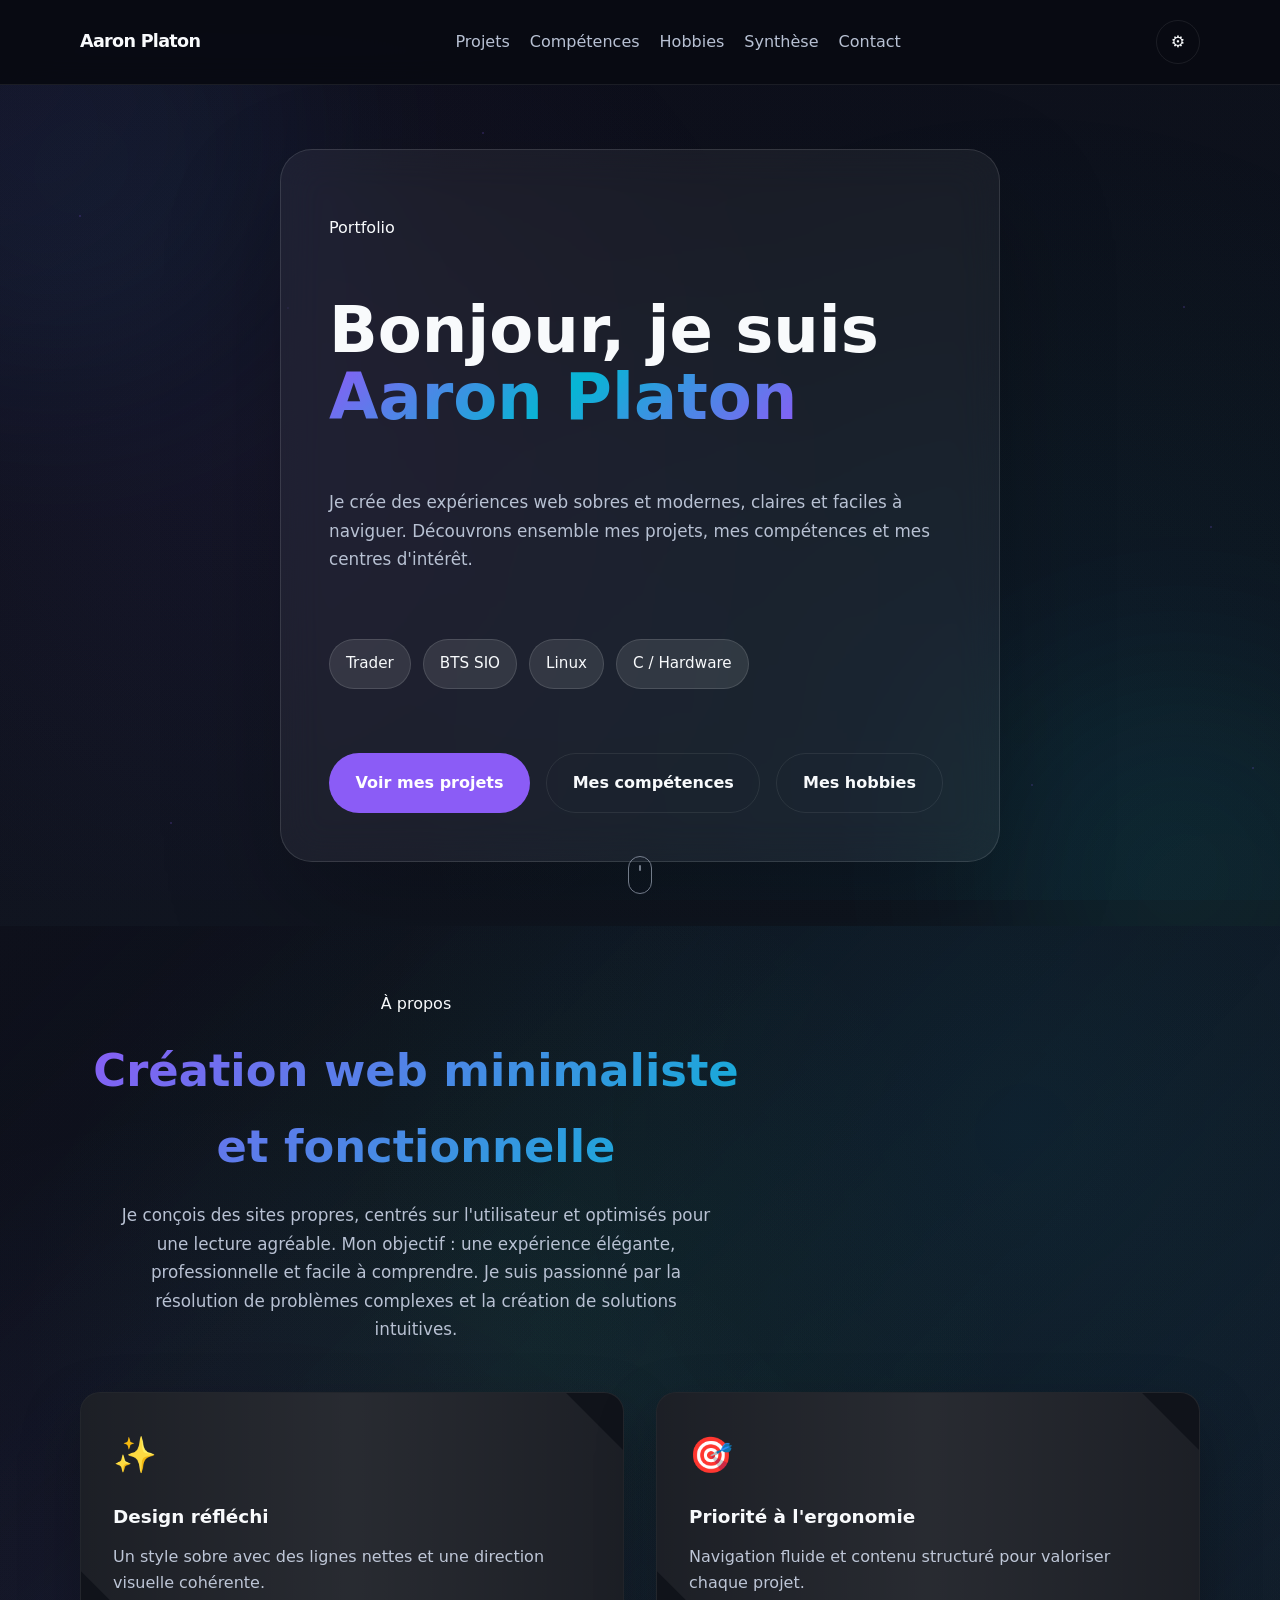
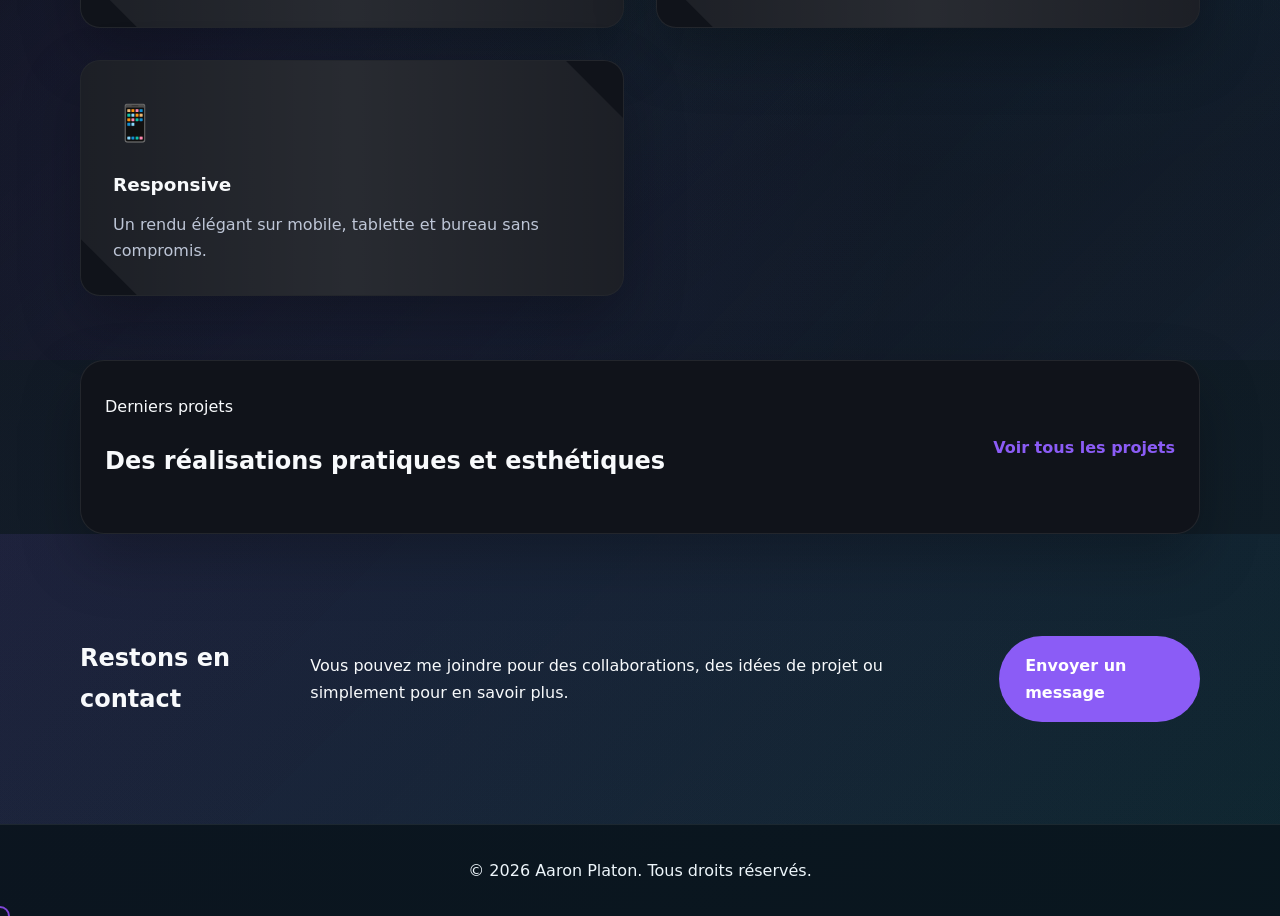
==== commit 4811167f: "Raccourcit le libellé nav 'Fiche de synthèse' → 'Synthèse' Évite que le menu de navigation déborde o" ====
--- a/index.html
+++ b/index.html
@@ -15,7 +15,7 @@
           <a href="projects.html">Projets</a>
           <a href="skills.html">Compétences</a>
           <a href="hobbies.html">Hobbies</a>
-          <a href="fiche-synthese.html">Fiche de synthèse</a>
+          <a href="fiche-synthese.html">Synthèse</a>
           <a href="#contact">Contact</a>
         </nav>
         <div class="settings-menu">
--- a/styles.css
+++ b/styles.css
@@ -290,7 +290,7 @@
 
 .nav-menu {
   display: flex;
-  gap: 1.5rem;
+  gap: 1.25rem;
   flex-wrap: wrap;
   align-items: center;
 }
@@ -298,6 +298,7 @@
 .nav-menu a {
   color: var(--muted);
   transition: color 0.2s ease;
+  white-space: nowrap;
 }
 
 .nav-menu a:hover {
